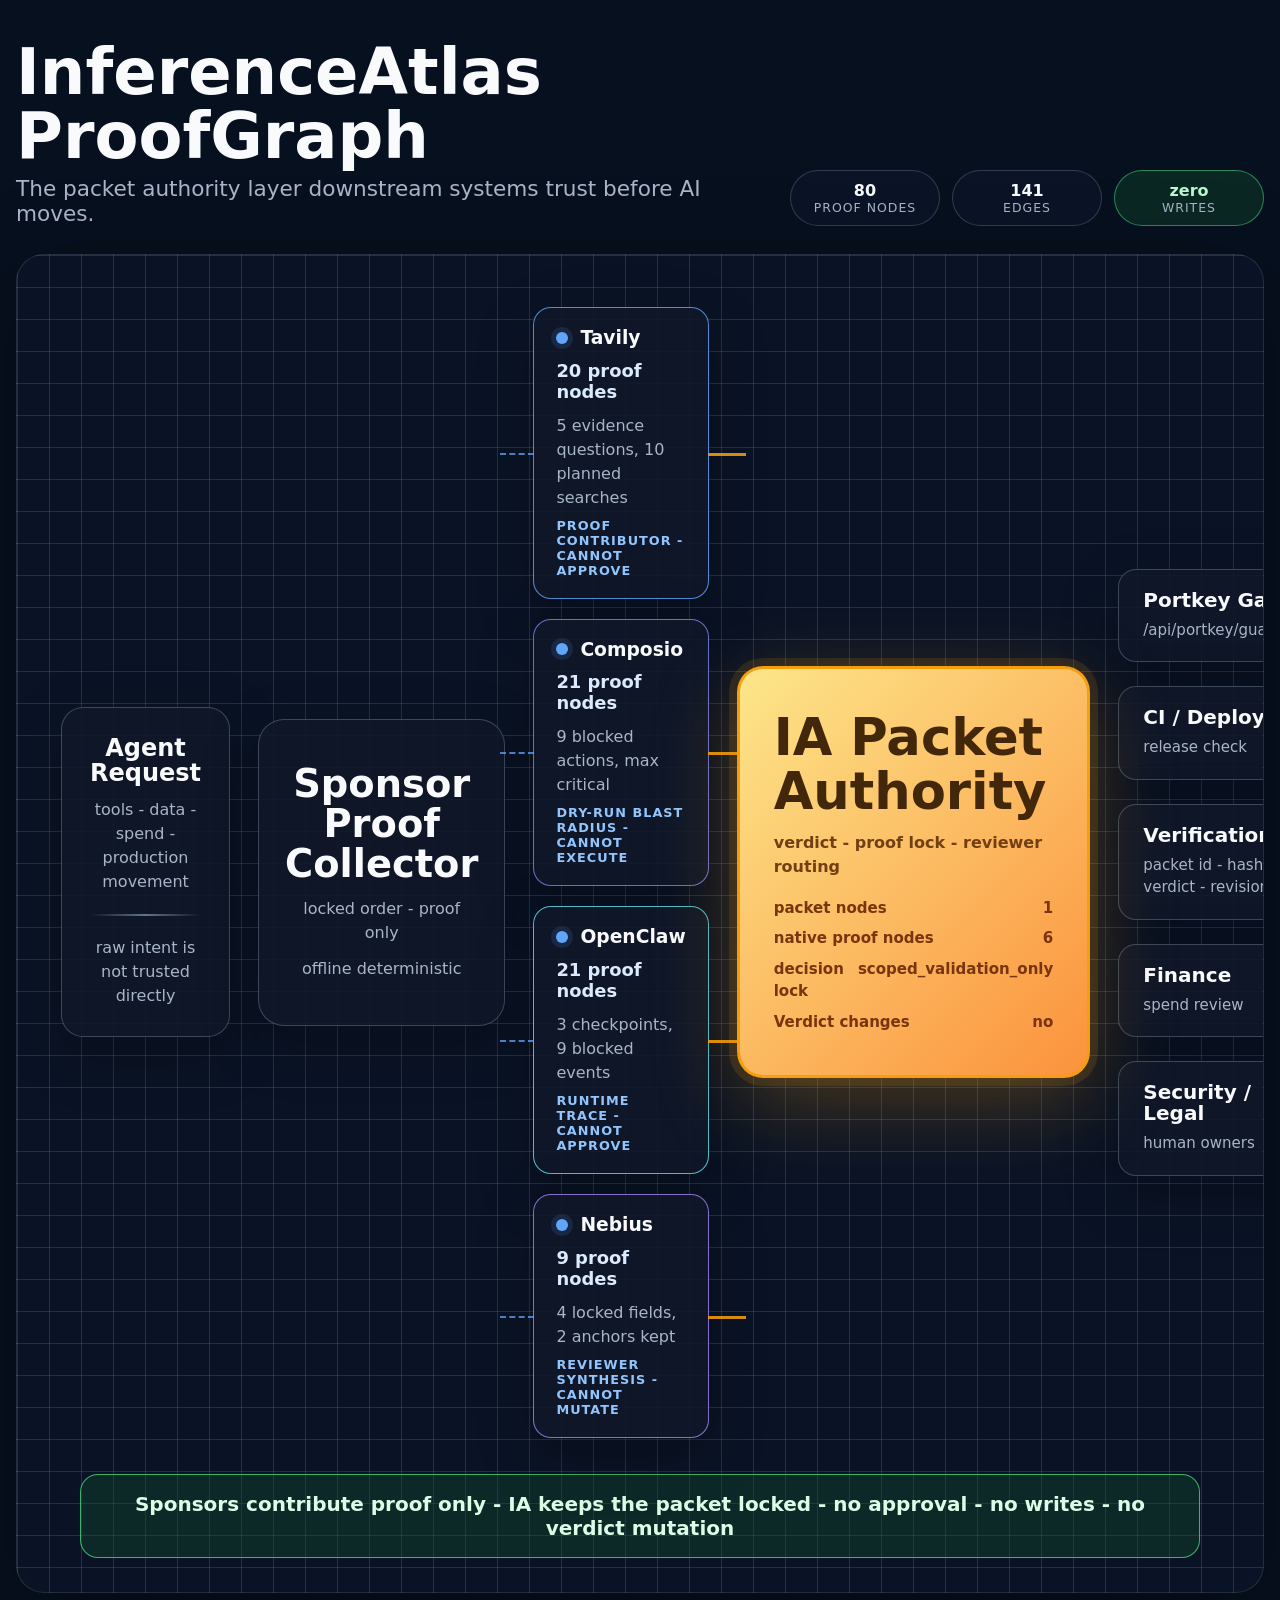
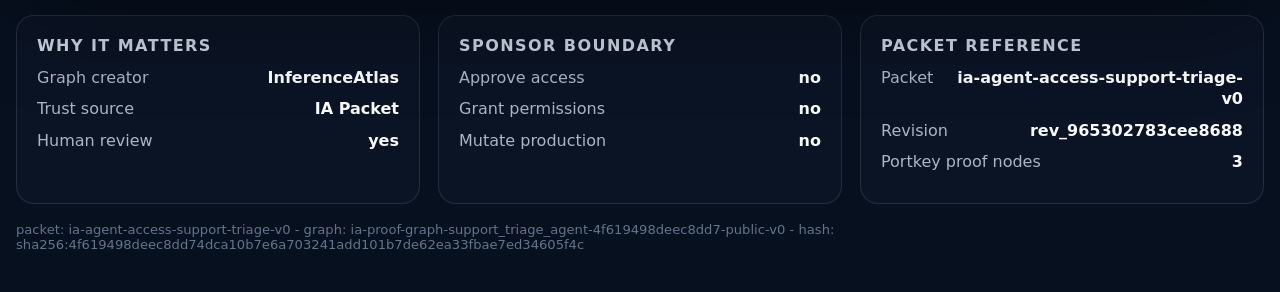
==== examples/generated/proofgraph.html @ c9268f1f "feat: add data-backed ProofGraph visual" ====
<!doctype html>
<html lang="en">
<head>
  <meta charset="utf-8">
  <meta name="viewport" content="width=device-width, initial-scale=1">
  <title>InferenceAtlas ProofGraph</title>
  <style>
    :root {
      color-scheme: dark;
      --bg: #07101f;
      --panel: #0c1628;
      --panel-strong: #101b31;
      --line: #334155;
      --line-soft: rgba(148, 163, 184, 0.2);
      --text: #f8fafc;
      --muted: #a9b5c8;
      --blue: #60a5fa;
      --cyan: #67e8f9;
      --violet: #a78bfa;
      --amber: #f59e0b;
      --amber-light: #fde68a;
      --green: #4ade80;
    }
    * { box-sizing: border-box; }
    body {
      margin: 0;
      min-height: 100vh;
      background: var(--bg);
      color: var(--text);
      font-family: Inter, ui-sans-serif, system-ui, -apple-system, BlinkMacSystemFont, "Segoe UI", sans-serif;
      letter-spacing: 0;
    }
    main {
      width: min(1480px, calc(100vw - 32px));
      margin: 0 auto;
      padding: 40px 0;
    }
    header {
      display: grid;
      grid-template-columns: minmax(0, 1fr) auto;
      gap: 24px;
      align-items: end;
      margin-bottom: 28px;
    }
    h1 {
      margin: 0 0 8px;
      font-size: clamp(2.2rem, 5vw, 4.4rem);
      line-height: 1;
      font-weight: 740;
    }
    .lede {
      margin: 0;
      color: var(--muted);
      font-size: clamp(1rem, 2vw, 1.35rem);
      max-width: 850px;
    }
    .stats {
      display: flex;
      flex-wrap: wrap;
      justify-content: flex-end;
      gap: 12px;
    }
    .stat {
      min-width: 150px;
      border: 1px solid rgba(148, 163, 184, 0.28);
      background: rgba(15, 23, 42, 0.72);
      border-radius: 999px;
      padding: 10px 18px;
      text-align: center;
      color: var(--muted);
    }
    .stat strong {
      display: block;
      color: var(--text);
      font-size: 1rem;
    }
    .stat span {
      display: block;
      font-size: 0.78rem;
      text-transform: uppercase;
      letter-spacing: 0.08em;
    }
    .stat.ok {
      border-color: rgba(74, 222, 128, 0.52);
      background: rgba(20, 83, 45, 0.35);
    }
    .stat.ok strong { color: #bbf7d0; }
    .stage {
      position: relative;
      overflow: hidden;
      border: 1px solid rgba(148, 163, 184, 0.18);
      border-radius: 28px;
      background:
        linear-gradient(var(--line-soft) 1px, transparent 1px),
        linear-gradient(90deg, var(--line-soft) 1px, transparent 1px),
        rgba(15, 23, 42, 0.58);
      background-size: 32px 32px;
      padding: 52px 44px 34px;
      box-shadow: 0 24px 90px rgba(0, 0, 0, 0.35);
    }
    .flow {
      display: grid;
      grid-template-columns: 1.1fr 1.25fr 1.45fr 1.5fr 1.18fr;
      gap: 28px;
      align-items: center;
      min-height: 610px;
    }
    .node, .collector, .packet, .sponsor-card, .downstream-card {
      border: 1px solid rgba(148, 163, 184, 0.35);
      background: rgba(15, 23, 42, 0.88);
      box-shadow: 0 18px 60px rgba(0, 0, 0, 0.24);
    }
    .node, .collector {
      border-radius: 22px;
      padding: 28px;
      text-align: center;
    }
    .node h2, .collector h2, .packet h2, .downstream-card h3, .sponsor-card h3 {
      margin: 0;
      line-height: 1.05;
    }
    .node p, .collector p, .packet p, .downstream-card p, .sponsor-card p {
      margin: 12px 0 0;
      color: var(--muted);
      line-height: 1.5;
    }
    .collector {
      border-radius: 26px;
      padding: 44px 26px;
    }
    .collector h2 {
      font-size: clamp(1.7rem, 3vw, 2.45rem);
    }
    .connector-line {
      width: 100%;
      height: 2px;
      background: linear-gradient(90deg, transparent, #64748b, transparent);
      margin: 20px 0;
    }
    .sponsors {
      display: grid;
      gap: 20px;
    }
    .sponsor-card {
      position: relative;
      border-radius: 18px;
      padding: 20px 22px;
    }
    .sponsor-card::before {
      content: "";
      position: absolute;
      left: -34px;
      top: 50%;
      width: 34px;
      border-top: 2px dashed rgba(96, 165, 250, 0.75);
    }
    .sponsor-card::after {
      content: "";
      position: absolute;
      right: -38px;
      top: 50%;
      width: 38px;
      border-top: 3px solid rgba(245, 158, 11, 0.88);
    }
    .sponsor-heading {
      display: flex;
      align-items: center;
      gap: 12px;
    }
    .sponsor-heading span {
      width: 12px;
      height: 12px;
      border-radius: 50%;
      background: var(--blue);
      box-shadow: 0 0 0 5px rgba(96, 165, 250, 0.12);
    }
    .sponsor-card strong {
      display: block;
      margin-top: 12px;
      font-size: 1.12rem;
      color: #dbeafe;
    }
    .sponsor-card small {
      display: block;
      margin-top: 8px;
      color: #93c5fd;
      font-size: 0.8rem;
      font-weight: 700;
      text-transform: uppercase;
      letter-spacing: 0.08em;
    }
    .sponsor-card.tavily { border-color: rgba(96, 165, 250, 0.82); }
    .sponsor-card.composio { border-color: rgba(129, 140, 248, 0.78); }
    .sponsor-card.openclaw { border-color: rgba(103, 232, 249, 0.78); }
    .sponsor-card.nebius { border-color: rgba(167, 139, 250, 0.78); }
    .packet {
      position: relative;
      border: 3px solid rgba(245, 158, 11, 0.96);
      border-radius: 26px;
      padding: 42px 34px;
      min-height: 260px;
      display: grid;
      align-content: center;
      background: linear-gradient(135deg, var(--amber-light), #fb923c);
      color: #43270b;
      box-shadow: 0 0 0 8px rgba(245, 158, 11, 0.12), 0 24px 86px rgba(245, 158, 11, 0.28);
    }
    .packet h2 {
      font-size: clamp(2rem, 4vw, 3.3rem);
      font-weight: 760;
    }
    .packet p {
      color: #713f12;
      font-weight: 650;
    }
    .packet .mini {
      margin-top: 18px;
      display: grid;
      gap: 8px;
    }
    .packet .mini p {
      margin: 0;
      display: flex;
      justify-content: space-between;
      gap: 14px;
      color: #78350f;
      font-size: 0.94rem;
    }
    .downstream {
      display: grid;
      gap: 24px;
    }
    .downstream-card {
      border-radius: 18px;
      padding: 20px 24px;
      min-height: 88px;
    }
    .downstream-card h3 { font-size: 1.25rem; }
    .downstream-card p {
      margin-top: 8px;
      font-size: 0.94rem;
    }
    .safety-banner {
      width: min(1120px, 100%);
      margin: 36px auto 0;
      border: 1px solid rgba(74, 222, 128, 0.76);
      border-radius: 18px;
      padding: 17px 22px;
      color: #dcfce7;
      background: rgba(20, 83, 45, 0.35);
      text-align: center;
      font-size: clamp(1rem, 2vw, 1.25rem);
      font-weight: 720;
    }
    .details {
      display: grid;
      grid-template-columns: repeat(3, minmax(0, 1fr));
      gap: 18px;
      margin-top: 22px;
    }
    .detail-card {
      border: 1px solid rgba(148, 163, 184, 0.18);
      border-radius: 18px;
      background: rgba(15, 23, 42, 0.62);
      padding: 20px;
    }
    .detail-card h2 {
      margin: 0 0 12px;
      font-size: 1rem;
      text-transform: uppercase;
      letter-spacing: 0.09em;
      color: #cbd5e1;
    }
    .detail-card p {
      display: flex;
      justify-content: space-between;
      gap: 18px;
      margin: 10px 0;
      color: var(--muted);
      line-height: 1.35;
    }
    .detail-card strong { color: var(--text); text-align: right; }
    footer {
      margin-top: 18px;
      color: #64748b;
      font-size: 0.82rem;
      overflow-wrap: anywhere;
    }
    @media (max-width: 1100px) {
      header { grid-template-columns: 1fr; }
      .stats { justify-content: flex-start; }
      .flow { grid-template-columns: 1fr; min-height: auto; }
      .sponsor-card::before, .sponsor-card::after { display: none; }
      .details { grid-template-columns: 1fr; }
    }
    @media (max-width: 640px) {
      main { width: min(100vw - 20px, 1480px); padding: 20px 0; }
      .stage { padding: 24px 16px; border-radius: 20px; }
      .stat { min-width: 132px; }
      .node, .collector, .packet, .sponsor-card, .downstream-card { padding: 20px; }
    }
  </style>
</head>
<body>
  <main>
    <header>
      <div>
        <h1>InferenceAtlas ProofGraph</h1>
        <p class="lede">The packet authority layer downstream systems trust before AI moves.</p>
      </div>
      <div class="stats" aria-label="ProofGraph counts">
        <span class="stat"><strong>80</strong><span>proof nodes</span></span>
        <span class="stat"><strong>141</strong><span>edges</span></span>
        <span class="stat ok"><strong>zero</strong><span>writes</span></span>
      </div>
    </header>

    <section class="stage" aria-label="InferenceAtlas ProofGraph flow">
      <div class="flow">
        <article class="node">
          <h2>Agent Request</h2>
          <p>tools - data - spend - production movement</p>
          <div class="connector-line"></div>
          <p>raw intent is not trusted directly</p>
        </article>

        <article class="collector">
          <h2>Sponsor Proof Collector</h2>
          <p>locked order - proof only</p>
          <p>offline deterministic</p>
        </article>

        <section class="sponsors" aria-label="Sponsor proof contributors">

          <article class="sponsor-card tavily">
            <div class="sponsor-heading"><span></span><h3>Tavily</h3></div>
            <strong>20 proof nodes</strong>
            <p>5 evidence questions, 10 planned searches</p>
            <small>proof contributor - cannot approve</small>
          </article>

          <article class="sponsor-card composio">
            <div class="sponsor-heading"><span></span><h3>Composio</h3></div>
            <strong>21 proof nodes</strong>
            <p>9 blocked actions, max critical</p>
            <small>dry-run blast radius - cannot execute</small>
          </article>

          <article class="sponsor-card openclaw">
            <div class="sponsor-heading"><span></span><h3>OpenClaw</h3></div>
            <strong>21 proof nodes</strong>
            <p>3 checkpoints, 9 blocked events</p>
            <small>runtime trace - cannot approve</small>
          </article>

          <article class="sponsor-card nebius">
            <div class="sponsor-heading"><span></span><h3>Nebius</h3></div>
            <strong>9 proof nodes</strong>
            <p>4 locked fields, 2 anchors kept</p>
            <small>reviewer synthesis - cannot mutate</small>
          </article>
        </section>

        <article class="packet">
          <h2>IA Packet Authority</h2>
          <p>verdict - proof lock - reviewer routing</p>
          <div class="mini">
            <p><span>packet nodes</span><strong>1</strong></p>
            <p><span>native proof nodes</span><strong>6</strong></p>
            <p><span>decision lock</span><strong>scoped_validation_only</strong></p>
            <p><span>Verdict changes</span><strong>no</strong></p>
          </div>
        </article>

        <section class="downstream" aria-label="Downstream consumers">

          <article class="downstream-card">
            <h3>Portkey Gate</h3>
            <p>/api/portkey/guardrail</p>
          </article>

          <article class="downstream-card">
            <h3>CI / Deploy</h3>
            <p>release check</p>
          </article>

          <article class="downstream-card">
            <h3>Verification</h3>
            <p>packet id - hash - verdict - revision</p>
          </article>

          <article class="downstream-card">
            <h3>Finance</h3>
            <p>spend review</p>
          </article>

          <article class="downstream-card">
            <h3>Security / Legal</h3>
            <p>human owners</p>
          </article>
        </section>
      </div>
      <div class="safety-banner">Sponsors contribute proof only - IA keeps the packet locked - no approval - no writes - no verdict mutation</div>
    </section>

    <section class="details" aria-label="ProofGraph proof summary">
      <article class="detail-card">
        <h2>Why It Matters</h2>
        <p><span>Graph creator</span><strong>InferenceAtlas</strong></p>
        <p><span>Trust source</span><strong>IA Packet</strong></p>
        <p><span>Human review</span><strong>yes</strong></p>
      </article>
      <article class="detail-card">
        <h2>Sponsor Boundary</h2>
        <p><span>Approve access</span><strong>no</strong></p>
        <p><span>Grant permissions</span><strong>no</strong></p>
        <p><span>Mutate production</span><strong>no</strong></p>
      </article>
      <article class="detail-card">
        <h2>Packet Reference</h2>
        <p><span>Packet</span><strong>ia-agent-access-support-triage-v0</strong></p>
        <p><span>Revision</span><strong>rev_965302783cee8688</strong></p>
        <p><span>Portkey proof nodes</span><strong>3</strong></p>
      </article>
    </section>

    <footer>
      packet: ia-agent-access-support-triage-v0 - graph: ia-proof-graph-support_triage_agent-4f619498deec8dd7-public-v0 - hash: sha256:4f619498deec8dd74dca10b7e6a703241add101b7de62ea33fbae7ed34605f4c
    </footer>
  </main>
</body>
</html>
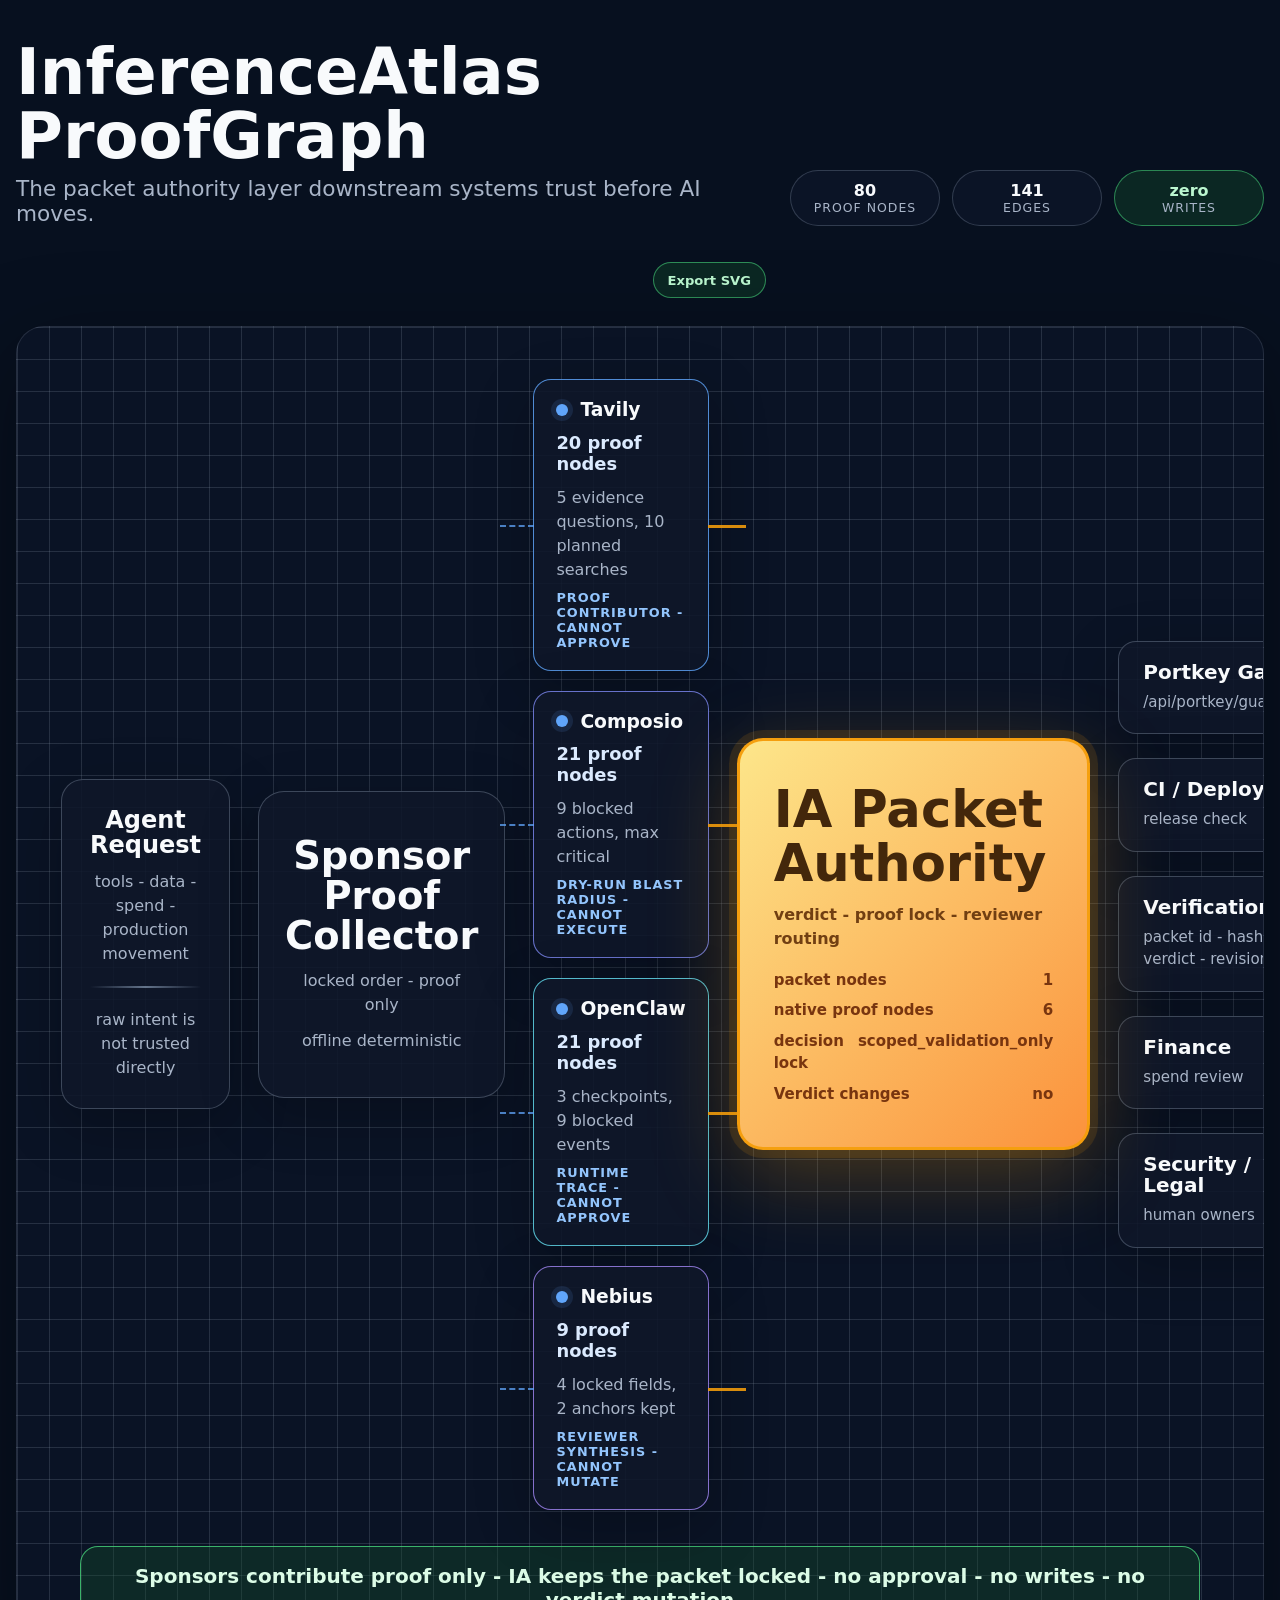
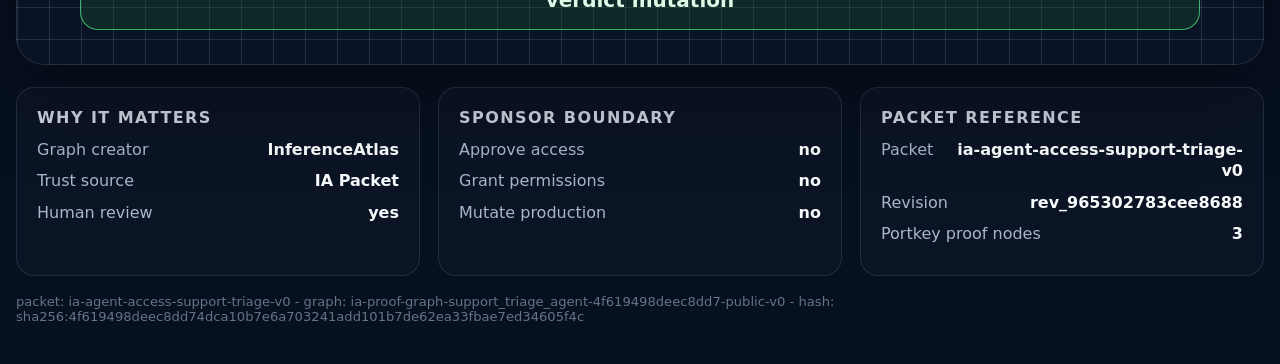
==== commit 674bcbbb: "Freeze ReviewRun demo path" ====
--- a/examples/generated/proofgraph.html
+++ b/examples/generated/proofgraph.html
@@ -60,6 +60,30 @@
       justify-content: flex-end;
       gap: 12px;
     }
+    .actions {
+      display: flex;
+      justify-content: flex-end;
+      gap: 10px;
+      margin-top: 12px;
+    }
+    .actions a {
+      display: inline-flex;
+      align-items: center;
+      min-height: 36px;
+      border: 1px solid rgba(148, 163, 184, 0.3);
+      border-radius: 999px;
+      padding: 0 14px;
+      color: var(--text);
+      background: rgba(15, 23, 42, 0.72);
+      text-decoration: none;
+      font-size: 0.82rem;
+      font-weight: 760;
+    }
+    .actions a.primary {
+      border-color: rgba(74, 222, 128, 0.56);
+      color: #bbf7d0;
+      background: rgba(20, 83, 45, 0.35);
+    }
     .stat {
       min-width: 150px;
       border: 1px solid rgba(148, 163, 184, 0.28);
@@ -312,6 +336,9 @@
         <span class="stat"><strong>80</strong><span>proof nodes</span></span>
         <span class="stat"><strong>141</strong><span>edges</span></span>
         <span class="stat ok"><strong>zero</strong><span>writes</span></span>
+      </div>
+      <div class="actions" aria-label="ProofGraph export actions">
+        <a class="primary" href="/proofgraph.svg?fixture=support_triage_agent" download>Export SVG</a>
       </div>
     </header>
 
